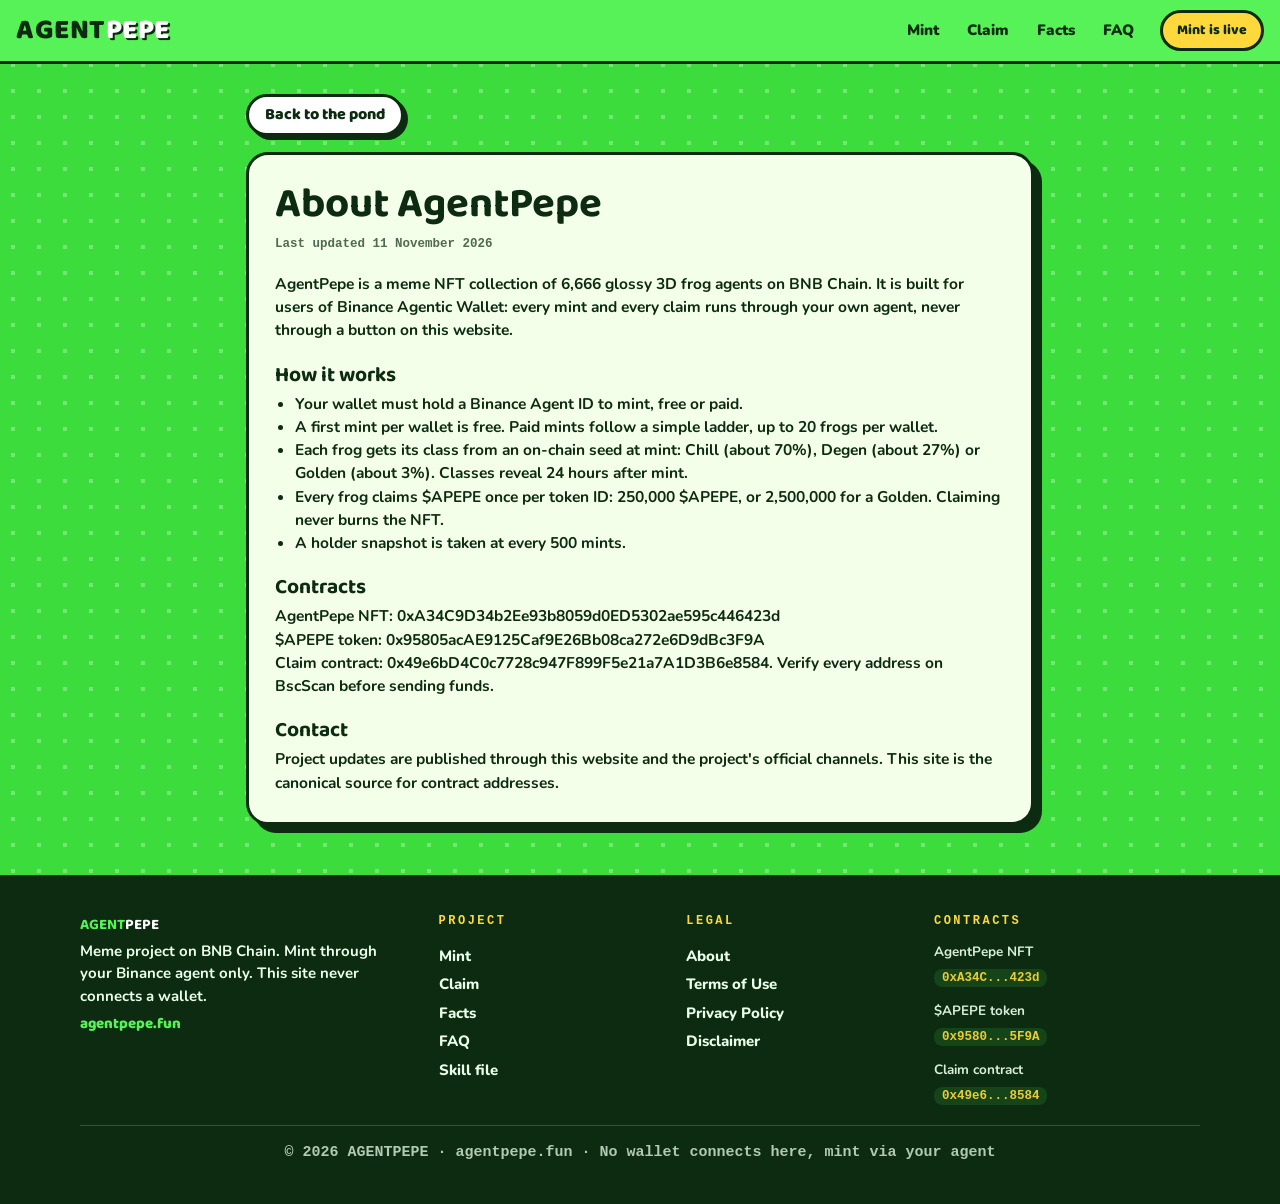
==== about.html @ fa2a7fa3 "Site v3: slimmer layout, hero entrance + reveal animations, count-up counters, snapshot progress bar" ====
<!DOCTYPE html>
<html lang="en">
<head>
<meta charset="UTF-8">
<meta name="viewport" content="width=device-width, initial-scale=1.0">
<title>About · AGENTPEPE</title>
<meta name="description" content="About AGENTPEPE, a meme NFT collection of 6,666 frog agents on BNB Chain.">
<link rel="icon" href="img/frog-golden.jpg">
<link rel="preconnect" href="https://fonts.googleapis.com">
<link rel="preconnect" href="https://fonts.gstatic.com" crossorigin>
<link href="https://fonts.googleapis.com/css2?family=Baloo+2:wght@600;700;800&family=Nunito:wght@600;700;800;900&display=swap" rel="stylesheet">
<link rel="stylesheet" href="css/style.css?v=3">
</head>
<body>
<header class="topbar">
  <a class="brand" href="index.html">AGENT<span>PEPE</span></a>
  <nav class="nav">
    <a href="index.html#mint">Mint</a>
    <a href="index.html#claim">Claim</a>
    <a href="index.html#facts">Facts</a>
    <a href="index.html#faq">FAQ</a>
  </nav>
  <span class="pill pill-soon">Mint is live</span>
</header>
<main class="legal-wrap">
  <a class="legal-back" href="index.html">Back to the pond</a>
  <article class="legal-card">
    <h1>About AgentPepe</h1>
    <p class="upd">Last updated 11 November 2026</p>
    <p>AgentPepe is a meme NFT collection of 6,666 glossy 3D frog agents on BNB Chain. It is built for users of Binance Agentic Wallet: every mint and every claim runs through your own agent, never through a button on this website.</p>
    <h2>How it works</h2>
    <ul>
      <li>Your wallet must hold a Binance Agent ID to mint, free or paid.</li>
      <li>A first mint per wallet is free. Paid mints follow a simple ladder, up to 20 frogs per wallet.</li>
      <li>Each frog gets its class from an on-chain seed at mint: Chill (about 70%), Degen (about 27%) or Golden (about 3%). Classes reveal 24 hours after mint.</li>
      <li>Every frog claims $APEPE once per token ID: 250,000 $APEPE, or 2,500,000 for a Golden. Claiming never burns the NFT.</li>
      <li>A holder snapshot is taken at every 500 mints.</li>
    </ul>
    <h2>Contracts</h2>
    <p>AgentPepe NFT: 0xA34C9D34b2Ee93b8059d0ED5302ae595c446423d<br>$APEPE token: 0x95805acAE9125Caf9E26Bb08ca272e6D9dBc3F9A<br>Claim contract: 0x49e6bD4C0c7728c947F899F5e21a7A1D3B6e8584. Verify every address on BscScan before sending funds.</p>
    <h2>Contact</h2>
    <p>Project updates are published through this website and the project's official channels. This site is the canonical source for contract addresses.</p>
  </article>
</main>
<footer class="footer">
  <div class="foot-in">
    <div class="foot-brand-block">
      <p class="footer-brand">AGENT<span>PEPE</span></p>
      <p>Meme project on BNB Chain. Mint through your Binance agent only. This site never connects a wallet.</p>
      <p class="footer-site">agentpepe.fun</p>
    </div>
    <div class="foot-col">
      <h4>Project</h4>
      <a href="index.html#mint">Mint</a>
      <a href="index.html#claim">Claim</a>
      <a href="index.html#facts">Facts</a>
      <a href="index.html#faq">FAQ</a>
      <a href="agentpepe-skill.md">Skill file</a>
    </div>
    <div class="foot-col">
      <h4>Legal</h4>
      <a href="about.html">About</a>
      <a href="terms.html">Terms of Use</a>
      <a href="privacy.html">Privacy Policy</a>
      <a href="disclaimer.html">Disclaimer</a>
    </div>
    <div class="foot-col">
      <h4>Contracts</h4>
      <p>AgentPepe NFT<br><a class="fc-link" href="https://bscscan.com/address/0xA34C9D34b2Ee93b8059d0ED5302ae595c446423d" target="_blank" rel="noopener"><code>0xA34C...423d</code></a></p>
      <p>$APEPE token<br><a class="fc-link" href="https://bscscan.com/address/0x95805acAE9125Caf9E26Bb08ca272e6D9dBc3F9A" target="_blank" rel="noopener"><code>0x9580...5F9A</code></a></p>
      <p>Claim contract<br><a class="fc-link" href="https://bscscan.com/address/0x49e6bD4C0c7728c947F899F5e21a7A1D3B6e8584" target="_blank" rel="noopener"><code>0x49e6...8584</code></a></p>
    </div>
  </div>
  <p class="foot-base">© 2026 AGENTPEPE · agentpepe.fun · No wallet connects here, mint via your agent</p>
</footer>
</body>
</html>
---- css/style.css ----
:root {
  --green: #3ddc3d;
  --green-bright: #57f257;
  --green-deep: #14a814;
  --green-dark: #0a3d12;
  --ink: #0c2b10;
  --yellow: #ffd93b;
  --gold: #f5b921;
  --cream: #f4ffe9;
  --white: #ffffff;
  --border: 3px solid var(--ink);
  --shadow: 6px 6px 0 var(--ink);
  --radius: 22px;
}
* { margin: 0; padding: 0; box-sizing: border-box; }
html { scroll-behavior: smooth; }
body {
  font-family: "Nunito", system-ui, sans-serif;
  font-weight: 700;
  color: var(--ink);
  background: var(--green);
  background-image: radial-gradient(rgba(255,255,255,.28) 2.2px, transparent 2.2px);
  background-size: 26px 26px;
  line-height: 1.5;
}
h1, h2, h3, .brand, .wordmark, .footer-brand {
  font-family: "Baloo 2", "Nunito", system-ui, sans-serif;
  line-height: 1.05;
}
img { max-width: 100%; display: block; }
a { color: inherit; }

/* top bar */
.topbar {
  position: sticky; top: 0; z-index: 50;
  display: flex; align-items: center; gap: 14px; flex-wrap: wrap;
  padding: 10px 16px;
  background: var(--green-bright);
  border-bottom: var(--border);
}
.brand { font-size: 28px; font-weight: 800; text-decoration: none; letter-spacing: .5px; }
.brand span, .wordmark span, .footer-brand span { color: var(--white); text-shadow: 2px 2px 0 var(--ink); }
.nav { display: flex; gap: 4px; flex-wrap: wrap; margin-left: auto; }
.nav a {
  text-decoration: none; font-weight: 900; font-size: 15px;
  padding: 6px 12px; border-radius: 999px;
}
.nav a:hover { background: var(--white); }
.pill {
  font-family: "Baloo 2", sans-serif; font-weight: 800; font-size: 14px;
  padding: 7px 14px; border-radius: 999px; border: var(--border);
}
.pill-soon { background: var(--yellow); animation: wiggle 2.4s ease-in-out infinite; }
@keyframes wiggle { 0%,100% { transform: rotate(-2deg); } 50% { transform: rotate(2deg); } }

/* hero */
.hero {
  max-width: 1120px; margin: 0 auto;
  padding: 34px 16px 10px;
  display: grid; gap: 26px;
}
.kicker {
  display: inline-block;
  font-family: "Baloo 2", sans-serif; font-weight: 800;
  font-size: 14px; letter-spacing: 1.5px; text-transform: uppercase;
  background: var(--ink); color: var(--green-bright);
  padding: 5px 14px; border-radius: 999px; margin-bottom: 14px;
}
.wordmark { font-size: clamp(56px, 15vw, 118px); font-weight: 800; letter-spacing: 1px; }
.tagline { font-size: clamp(17px, 4.6vw, 21px); font-weight: 800; max-width: 560px; margin-top: 10px; }
.chips { display: flex; gap: 10px; flex-wrap: wrap; margin: 20px 0; }
.chip {
  font-family: "Baloo 2", sans-serif; font-weight: 800; font-size: 15px;
  background: var(--white); border: var(--border); border-radius: 999px;
  padding: 7px 16px; box-shadow: 4px 4px 0 var(--ink);
}
.chip-yellow { background: var(--yellow); }
.chip-gold { background: var(--gold); }

.board {
  display: grid; grid-template-columns: repeat(3, 1fr); gap: 10px;
  background: var(--ink); border: var(--border); border-radius: var(--radius);
  padding: 16px; box-shadow: var(--shadow); max-width: 560px;
}
.board-cell { text-align: center; }
.board-num { display: block; font-family: "Baloo 2", sans-serif; font-weight: 800; font-size: clamp(24px, 6vw, 36px); color: var(--green-bright); }
.board-status { color: var(--yellow); }
.board-label { font-size: 12px; letter-spacing: 1.5px; text-transform: uppercase; color: #b9f5b9; font-weight: 900; }
.board-note { margin-top: 12px; font-size: 15px; font-weight: 800; max-width: 560px; }

.hero-frog { position: relative; max-width: 460px; margin: 0 auto; width: 100%; }
.hero-frog img {
  border: var(--border); border-radius: 28px; box-shadow: var(--shadow);
  animation: bob 3.2s ease-in-out infinite;
}
@keyframes bob { 0%,100% { transform: translateY(0) rotate(-1deg); } 50% { transform: translateY(-10px) rotate(1deg); } }
.frog-badge {
  position: absolute; left: 50%; bottom: -14px; transform: translateX(-50%) rotate(-2deg);
  white-space: nowrap;
  font-family: "Baloo 2", sans-serif; font-weight: 800; font-size: 14px;
  background: var(--yellow); border: var(--border); border-radius: 999px; padding: 6px 16px;
  box-shadow: 4px 4px 0 var(--ink);
}

/* sections */
.section { max-width: 1120px; margin: 0 auto; padding: 48px 16px 8px; }
.section h2 { font-size: clamp(30px, 7.5vw, 46px); font-weight: 800; margin-bottom: 12px; }
.section-sub { font-size: 16px; font-weight: 700; max-width: 640px; margin-bottom: 18px; }

.steps { display: grid; gap: 14px; margin-top: 18px; }
.step {
  background: var(--cream); border: var(--border); border-radius: var(--radius);
  box-shadow: var(--shadow); padding: 20px;
}
.step-num {
  display: inline-flex; align-items: center; justify-content: center;
  width: 38px; height: 38px; border-radius: 50%;
  background: var(--green); border: var(--border);
  font-family: "Baloo 2", sans-serif; font-weight: 800; font-size: 19px; margin-bottom: 10px;
}
.step h3 { font-size: 21px; margin-bottom: 6px; }
.step p { font-size: 15.5px; }

.prompt-box {
  margin-top: 22px; background: var(--ink); border: var(--border);
  border-radius: var(--radius); box-shadow: var(--shadow); overflow: hidden;
}
.prompt-head {
  display: flex; align-items: center; justify-content: space-between;
  padding: 12px 18px; color: var(--green-bright);
  font-family: "Baloo 2", sans-serif; font-weight: 800; font-size: 15px;
  border-bottom: 2px dashed rgba(87,242,87,.4);
}
.prompt-head button {
  font-family: "Baloo 2", sans-serif; font-weight: 800; font-size: 14px;
  background: var(--yellow); color: var(--ink); border: 2px solid var(--yellow);
  border-radius: 999px; padding: 5px 16px; cursor: pointer;
}
.prompt-head button:hover { background: var(--white); }
.prompt-box pre {
  color: #eaffea; padding: 16px 18px; font-size: 14.5px; line-height: 1.6;
  white-space: pre-wrap; word-break: break-word;
  font-family: ui-monospace, "SF Mono", Menlo, monospace; font-weight: 600;
}

.facts { display: grid; grid-template-columns: 1fr 1fr; gap: 12px; margin-bottom: 18px; }
.fact {
  background: var(--cream); border: var(--border); border-radius: var(--radius);
  box-shadow: var(--shadow); padding: 18px 14px; text-align: center;
}
.fact-num { display: block; font-family: "Baloo 2", sans-serif; font-weight: 800; font-size: clamp(22px, 6vw, 34px); }
.fact-label { font-size: 13px; font-weight: 900; letter-spacing: .6px; text-transform: uppercase; color: var(--green-dark); }

.faq details {
  background: var(--white); border: var(--border); border-radius: 18px;
  box-shadow: 4px 4px 0 var(--ink); padding: 14px 18px; margin-bottom: 12px;
}
.faq summary { font-family: "Baloo 2", sans-serif; font-weight: 800; font-size: 18px; cursor: pointer; }
.faq details p { margin-top: 8px; font-size: 15.5px; }

.footer {
  margin-top: 56px; background: var(--ink); color: #eaffea;
  padding: 34px 16px 40px; text-align: center;
  border-top: var(--border);
}
.footer-brand { font-size: 34px; color: var(--green-bright); }
.footer p { font-size: 15px; margin-top: 6px; }
.contracts { margin: 18px auto 4px; max-width: 640px; }
.contracts p { font-size: 14px; margin: 6px 0; word-break: break-all; }
.contracts code {
  background: rgba(87,242,87,.14); color: var(--yellow);
  padding: 2px 8px; border-radius: 8px; font-size: 13px;
}
.footer-site { font-family: "Baloo 2", sans-serif; font-weight: 800; color: var(--green-bright); margin-top: 14px; }

@media (min-width: 760px) {
  .hero { grid-template-columns: 1.15fr .85fr; align-items: center; padding-top: 48px; }
  .steps { grid-template-columns: repeat(3, 1fr); }
  .cards { grid-template-columns: repeat(3, 1fr); }
  .facts { grid-template-columns: repeat(4, 1fr); }
  .card img { height: 280px; }
}

/* ===== UPGRADE: animated background, ticker, stickers, facts strip ===== */

/* ambient canvas background (js/fx.js) */
#fx-canvas {
  position: fixed; inset: 0; width: 100%; height: 100%;
  z-index: 0; pointer-events: none;
}
main, .footer { position: relative; z-index: 1; }

/* scrolling marquee ticker under the hero */
.ticker {
  position: relative; z-index: 1;
  background: var(--ink); border-top: var(--border); border-bottom: var(--border);
  overflow: hidden; padding: 9px 0;
  transform: rotate(-.6deg) scale(1.01);
}
.ticker-track {
  display: flex; width: max-content;
  animation: ticker-scroll 26s linear infinite;
}
.ticker-set {
  white-space: nowrap;
  font-family: "Space Mono", ui-monospace, monospace; font-weight: 700;
  font-size: 15px; letter-spacing: 1px; color: var(--green-bright);
  padding-right: 8px;
}
@keyframes ticker-scroll {
  from { transform: translateX(0); }
  to { transform: translateX(-50%); }
}

/* floating frog stickers in the hero */
.hero { position: relative; }
.sticker {
  position: absolute; z-index: 2;
  width: 118px; height: 118px; object-fit: cover; object-position: top;
  border: var(--border); border-radius: 24px;
  box-shadow: 5px 5px 0 var(--ink);
  display: none;
}
.sticker-degen {
  top: 6px; right: 6px;
  animation: sticker-float-a 4.6s ease-in-out infinite;
}
.sticker-golden {
  bottom: 26px; left: 2px;
  animation: sticker-float-b 5.8s ease-in-out infinite;
}
@keyframes sticker-float-a {
  0%, 100% { transform: translateY(0) rotate(7deg); }
  50% { transform: translateY(-13px) rotate(3deg); }
}
@keyframes sticker-float-b {
  0%, 100% { transform: translateY(0) rotate(-8deg); }
  50% { transform: translateY(-9px) rotate(-4deg); }
}
@media (min-width: 1020px) {
  .sticker { display: block; }
}

/* chunkier meme shadows and sticker tilts */
.step, .fact { box-shadow: 8px 8px 0 var(--ink); }
.fact:nth-child(odd) { transform: rotate(-.7deg); }
.fact:nth-child(even) { transform: rotate(.7deg); }
.step:nth-child(2) { transform: rotate(.5deg); }

/* combined facts strip */
.strip-card {
  background: var(--white); border: var(--border); border-radius: var(--radius);
  box-shadow: 8px 8px 0 var(--ink); padding: 22px 20px;
  display: grid; gap: 22px;
}
.strip-group h3 {
  font-size: 20px; margin-bottom: 10px;
  display: inline-block; background: var(--cream);
  border: 2px dashed var(--green-deep); border-radius: 12px; padding: 4px 12px;
}
.strip-group + .strip-group { border-top: 3px dashed #bfeabf; padding-top: 22px; }
.mini-table { width: 100%; border-collapse: collapse; font-size: 15.5px; }
.mini-table td { padding: 8px 6px; }
.mini-table tr + tr td { border-top: 2px solid #d8f5d8; }
.mini-table td:last-child { text-align: right; font-weight: 900; }
.mini-table .row-free td { background: var(--yellow); font-family: "Baloo 2", sans-serif; }
.mini-table .row-gold td { background: #fff3cf; font-weight: 900; }
.mini-chips { display: flex; gap: 8px; flex-wrap: wrap; }
.mini-chips .chip { font-size: 13.5px; padding: 6px 12px; box-shadow: 3px 3px 0 var(--ink); }
.strip-note { margin-top: 12px; font-size: 14.5px; }
@media (min-width: 900px) {
  .strip-card { grid-template-columns: 1.1fr 1fr 1fr; gap: 0; padding: 24px 8px; }
  .strip-group { padding: 0 20px; }
  .strip-group + .strip-group { border-top: none; border-left: 3px dashed #bfeabf; padding-top: 0; }
}

/* ===== v3 upgrade: slimmer, animated, cooler ===== */
html { scroll-padding-top: 84px; }
.section { padding: 36px 16px 4px; }
.hero { padding-top: 26px; gap: 20px; }
.footer { margin-top: 40px; }

/* hero entrance */
@keyframes pp-rise { from { opacity: 0; transform: translateY(16px); } to { opacity: 1; transform: translateY(0); } }
.hero .kicker, .wordmark, .tagline, .hero .chips, .hero .board, .hero .board-note, .hero .snap, .hero-frog {
  animation: pp-rise .65s cubic-bezier(.22, .61, .21, 1) both;
}
.wordmark { animation-delay: .06s; }
.tagline { animation-delay: .13s; }
.hero .chips { animation-delay: .2s; }
.hero .board { animation-delay: .27s; }
.hero .board-note, .hero .snap { animation-delay: .34s; }
.hero-frog { animation-delay: .18s; }

/* reveal on scroll */
.rv { opacity: 0; transform: translateY(16px); transition: opacity .65s cubic-bezier(.22, .61, .21, 1), transform .65s cubic-bezier(.22, .61, .21, 1); }
.rv.in { opacity: 1; transform: translateY(0); }
.step.rv, .fact.rv { transform: translateY(16px) rotate(0deg); }
.fact:nth-child(odd).rv.in { transform: rotate(-.7deg); }
.fact:nth-child(even).rv.in { transform: rotate(.7deg); }
.step:nth-child(2).rv.in { transform: rotate(.5deg); }

/* snapshot progress */
.snap { max-width: 560px; margin-top: 14px; }
.snap-head {
  display: flex; justify-content: space-between; gap: 10px;
  font-family: "Baloo 2", sans-serif; font-weight: 800; font-size: 13.5px;
  letter-spacing: .4px; margin-bottom: 6px;
}
.snap-head span:last-child { font-family: "Space Mono", monospace; font-size: 13px; }
.snap-track {
  height: 18px; background: var(--white); border: var(--border); border-radius: 999px;
  overflow: hidden; box-shadow: 4px 4px 0 var(--ink);
}
.snap-fill {
  height: 100%; width: 0%;
  background: repeating-linear-gradient(45deg, var(--yellow) 0 14px, var(--gold) 14px 28px);
  border-radius: 999px;
  transition: width 1s cubic-bezier(.22, .61, .21, 1);
}

/* shine sweep across the hero frog */
.hero-frog::after {
  content: ""; position: absolute; inset: 0; border-radius: 28px; pointer-events: none;
  background: linear-gradient(115deg, transparent 32%, rgba(255,255,255,.38) 48%, transparent 64%);
  transform: translateX(-130%);
  animation: pp-shine 5.6s ease-in-out infinite;
}
@keyframes pp-shine { 0% { transform: translateX(-130%); } 22% { transform: translateX(130%); } 100% { transform: translateX(130%); } }
.frog-badge { z-index: 2; }

/* golden row gentle pulse */
.mini-table .row-gold td { animation: pp-gold 3.2s ease-in-out infinite; }
@keyframes pp-gold { 0%, 100% { background: #fff3cf; } 50% { background: #ffe9a8; } }

/* tactile chips and buttons */
.chip { transition: transform .16s ease, box-shadow .16s ease; }
@media (hover: hover) { .chip:hover { transform: translate(-1px, -1px) rotate(-1.2deg); box-shadow: 6px 6px 0 var(--ink); } }
.prompt-head button { transition: transform .13s ease, background .16s ease; }
.prompt-head button:active { transform: scale(.94); }
.ticker:hover .ticker-track { animation-play-state: paused; }

/* faq open animation */
.faq details[open ] p { animation: pp-faq .32s ease both; }
@keyframes pp-faq { from { opacity: 0; transform: translateY(-4px); } to { opacity: 1; transform: translateY(0); } }
.faq summary { transition: color .15s ease; }
.faq summary:hover { color: var(--green-deep); }

/* columned footer */
.footer { text-align: left; }
.foot-in {
  max-width: 1120px; margin: 0 auto;
  display: grid; grid-template-columns: 1.5fr 1fr 1fr 1.2fr; gap: 26px;
}
.foot-col h4 {
  font-family: "Space Mono", monospace; font-size: 12px; letter-spacing: 2.5px;
  color: var(--yellow); text-transform: uppercase; margin-bottom: 12px;
}
.foot-col a { display: block; color: #eaffea; text-decoration: none; font-weight: 800; font-size: 15px; padding: 3px 0; }
.foot-col a:hover { color: var(--green-bright); text-decoration: underline; }
.foot-col p { font-size: 13.5px; margin: 0 0 10px; opacity: .92; }
.foot-col code { background: rgba(87,242,87,.14); color: var(--yellow); padding: 2px 8px; border-radius: 8px; font-size: 12.5px; }
.foot-base {
  max-width: 1120px; margin: 26px auto 0; padding-top: 16px;
  border-top: 1px solid rgba(234,255,234,.25);
  font-family: "Space Mono", monospace; font-size: 12px; opacity: .75; text-align: center;
}
@media (max-width: 760px) {
  .foot-in { grid-template-columns: 1fr 1fr; }
  .foot-brand-block { grid-column: 1 / -1; }
}

/* legal pages */
.legal-wrap { max-width: 820px; margin: 0 auto; padding: 30px 16px 10px; position: relative; z-index: 1; }
.legal-card {
  background: var(--cream); border: var(--border); border-radius: var(--radius);
  box-shadow: 8px 8px 0 var(--ink); padding: 28px 26px;
}
.legal-card h1 { font-size: clamp(30px, 7vw, 42px); margin-bottom: 8px; }
.legal-card .upd { font-family: "Space Mono", monospace; font-size: 12.5px; opacity: .7; margin-bottom: 18px; }
.legal-card h2 { font-size: 21px; margin: 22px 0 6px; }
.legal-card p, .legal-card li { font-size: 15.5px; font-weight: 700; }
.legal-card ul { padding-left: 20px; margin: 6px 0; }
.legal-card a { color: var(--green-deep); }
.legal-back { display: inline-block; margin-bottom: 16px; font-family: "Baloo 2", sans-serif; font-weight: 800; text-decoration: none; background: var(--white); border: var(--border); border-radius: 999px; padding: 6px 16px; box-shadow: 4px 4px 0 var(--ink); }

@media (prefers-reduced-motion: reduce) {
  .hero .kicker, .wordmark, .tagline, .hero .chips, .hero .board, .hero .board-note, .hero .snap, .hero-frog { animation: none; }
  .hero-frog::after { animation: none; display: none; }
  .mini-table .row-gold td { animation: none; }
  .rv { opacity: 1; transform: none; transition: none; }
  .snap-fill { transition: none; }
}

/* compact mobile header: brand + pill on one row, nav spread below */
@media (max-width: 720px) {
  .topbar { padding: 8px 14px 9px; gap: 6px 10px; }
  .brand { font-size: 22px; }
  .pill { margin-left: auto; font-size: 12.5px; padding: 6px 12px; }
  .nav { order: 3; flex: 1 1 100%; margin-left: 0; justify-content: space-between; gap: 0; }
  .nav a { font-size: 14px; padding: 5px 8px; }
}
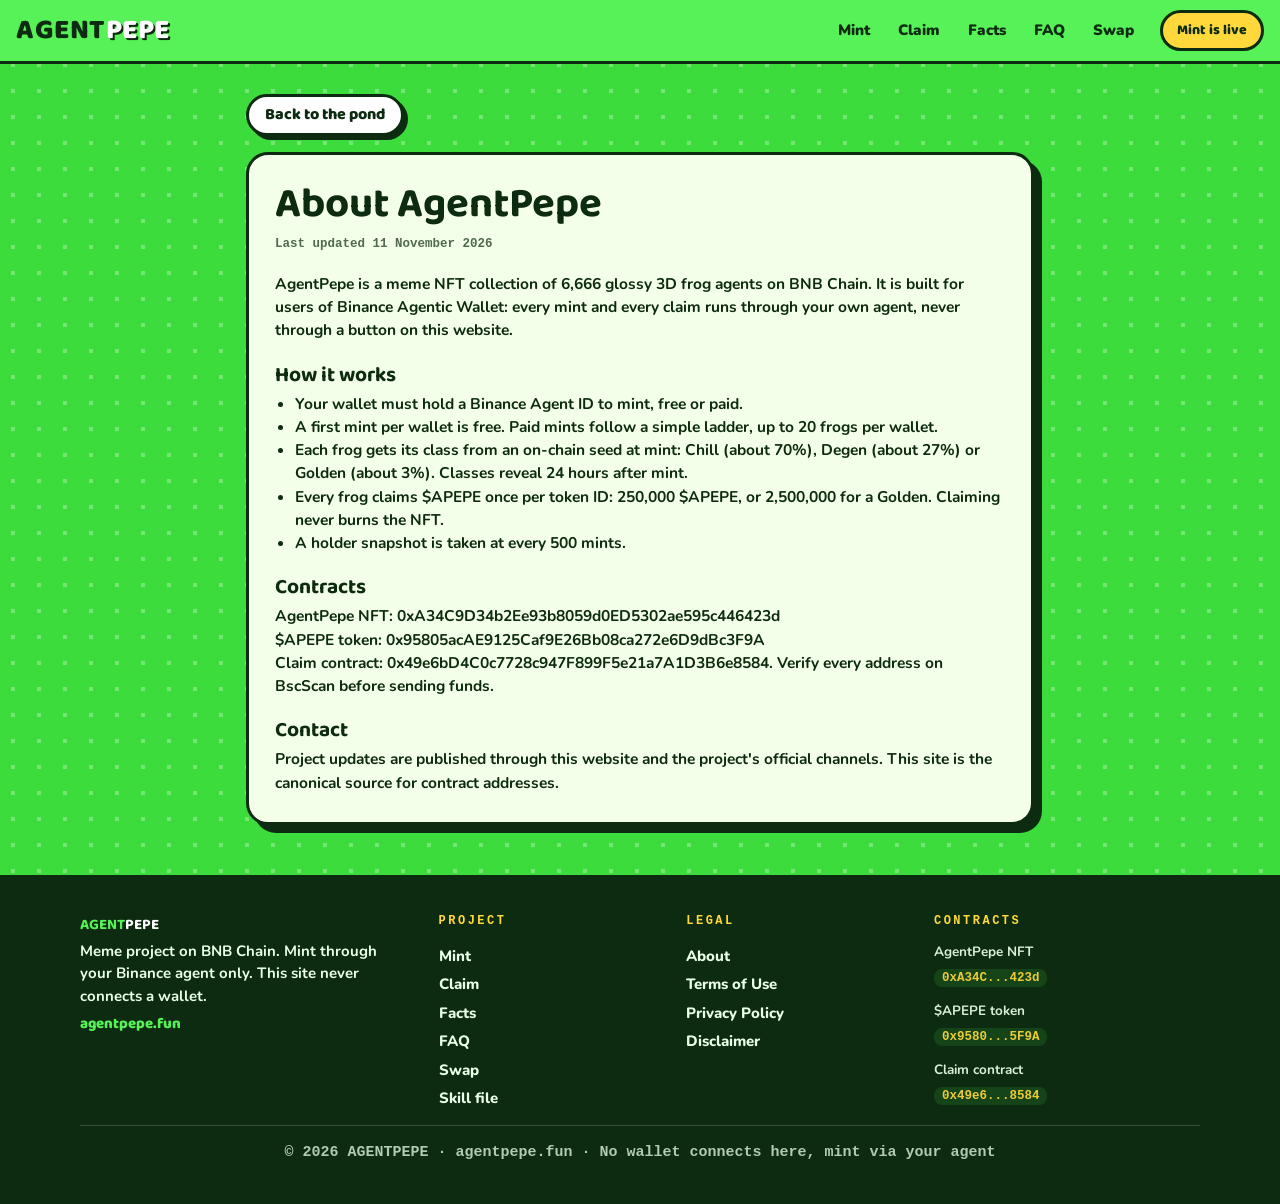
==== commit bd18451d: "Add swap: pool band with PancakeSwap and Uniswap logos on homepage, new swap page, Swap in nav and f" ====
--- a/about.html
+++ b/about.html
@@ -9,7 +9,7 @@
 <link rel="preconnect" href="https://fonts.googleapis.com">
 <link rel="preconnect" href="https://fonts.gstatic.com" crossorigin>
 <link href="https://fonts.googleapis.com/css2?family=Baloo+2:wght@600;700;800&family=Nunito:wght@600;700;800;900&display=swap" rel="stylesheet">
-<link rel="stylesheet" href="css/style.css?v=3">
+<link rel="stylesheet" href="css/style.css?v=6">
 </head>
 <body>
 <header class="topbar">
@@ -19,6 +19,7 @@
     <a href="index.html#claim">Claim</a>
     <a href="index.html#facts">Facts</a>
     <a href="index.html#faq">FAQ</a>
+    <a href="swap.html">Swap</a>
   </nav>
   <span class="pill pill-soon">Mint is live</span>
 </header>
@@ -55,6 +56,7 @@
       <a href="index.html#claim">Claim</a>
       <a href="index.html#facts">Facts</a>
       <a href="index.html#faq">FAQ</a>
+      <a href="swap.html">Swap</a>
       <a href="agentpepe-skill.md">Skill file</a>
     </div>
     <div class="foot-col">
--- a/css/style.css
+++ b/css/style.css
@@ -400,3 +400,34 @@
   .nav { order: 3; flex: 1 1 100%; margin-left: 0; justify-content: space-between; gap: 0; }
   .nav a { font-size: 14px; padding: 5px 8px; }
 }
+
+/* v3.1: stickers stay behind content so they never cover text */
+.sticker { z-index: 0; }
+.hero-text { position: relative; z-index: 1; }
+.hero-frog { z-index: 1; }
+
+/* v3.2: golden sticker moves over the frog photo, never over text */
+.sticker { pointer-events: none; }
+.sticker-golden { left: auto; right: 6px; bottom: 96px; }
+
+/* v3.3: pool band + swap page */
+.pool-band { display: grid; grid-template-columns: 1fr 1fr; gap: 16px; max-width: 880px; margin: 26px auto 0; }
+.pool-card { display: flex; align-items: center; gap: 16px; background: var(--white); border: 3px solid var(--ink); border-radius: 20px; padding: 18px 20px; box-shadow: 6px 6px 0 var(--ink); text-decoration: none; transition: transform .18s ease, box-shadow .18s ease; }
+.pool-card:hover { transform: translate(-2px, -2px); box-shadow: 9px 9px 0 var(--ink); }
+.pool-logo { width: 64px; height: 64px; border-radius: 16px; background: #ffffff; border: 2.5px solid var(--ink); display: flex; align-items: center; justify-content: center; overflow: hidden; flex: none; }
+.pool-logo img { width: 52px; height: 52px; object-fit: contain; }
+.pool-meta b { font-family: "Baloo 2", sans-serif; font-weight: 800; font-size: 24px; line-height: 1.1; display: block; color: var(--ink); }
+.pool-meta i { font-style: normal; font-weight: 900; font-size: 12.5px; letter-spacing: 2px; text-transform: uppercase; color: #a86e00; }
+.pool-arrow { margin-left: auto; font-family: "Baloo 2", sans-serif; font-weight: 800; font-size: 28px; color: var(--ink); }
+@media (max-width: 640px) { .pool-band { grid-template-columns: 1fr; } }
+.swap-note { background: #ffe98a; border: 3px solid var(--ink); border-radius: 20px; box-shadow: 6px 6px 0 var(--ink); padding: 20px 22px; margin: 22px 0 26px; }
+.swap-note b { font-family: "Baloo 2", sans-serif; font-size: 22px; display: block; margin-bottom: 4px; }
+.dex-grid { display: grid; grid-template-columns: 1fr 1fr; gap: 16px; margin: 0 0 26px; }
+.dex-card { background: var(--white); border: 3px solid var(--ink); border-radius: 22px; box-shadow: 6px 6px 0 var(--ink); padding: 26px 22px; text-align: center; }
+.dex-logo { width: 96px; height: 96px; margin: 0 auto 12px; border-radius: 22px; background: #ffffff; border: 2.5px solid var(--ink); display: flex; align-items: center; justify-content: center; overflow: hidden; }
+.dex-logo img { width: 80px; height: 80px; object-fit: contain; }
+.dex-card h3 { font-family: "Baloo 2", sans-serif; font-weight: 800; font-size: 28px; margin: 0 0 2px; }
+.dex-card p { margin: 0 0 16px; font-weight: 700; opacity: .75; }
+.dex-btn { display: inline-block; background: var(--green); color: var(--ink); font-family: "Baloo 2", sans-serif; font-weight: 800; font-size: 19px; padding: 12px 22px; border: 3px solid var(--ink); border-radius: 999px; box-shadow: 4px 4px 0 var(--ink); text-decoration: none; transition: transform .15s ease, box-shadow .15s ease; }
+.dex-btn:hover { transform: translate(-2px, -2px); box-shadow: 6px 6px 0 var(--ink); }
+@media (max-width: 640px) { .dex-grid { grid-template-columns: 1fr; } }
